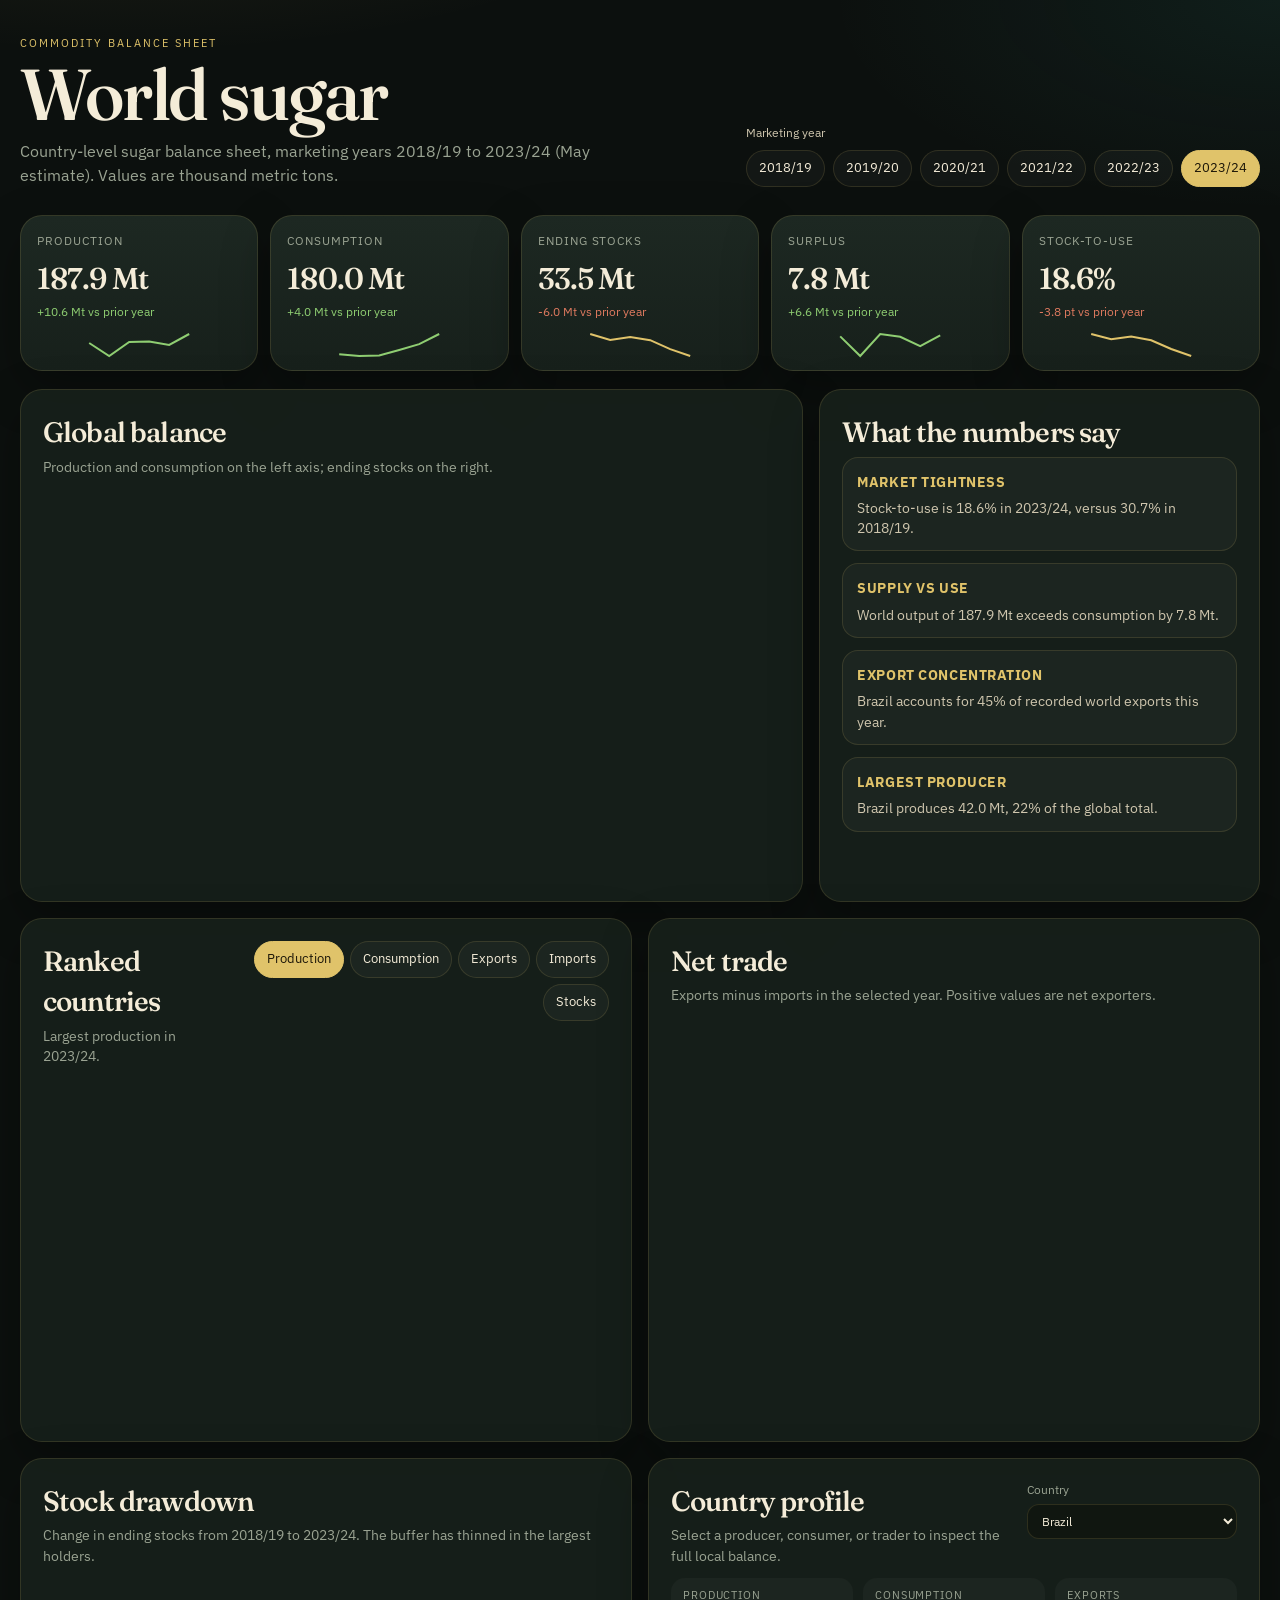
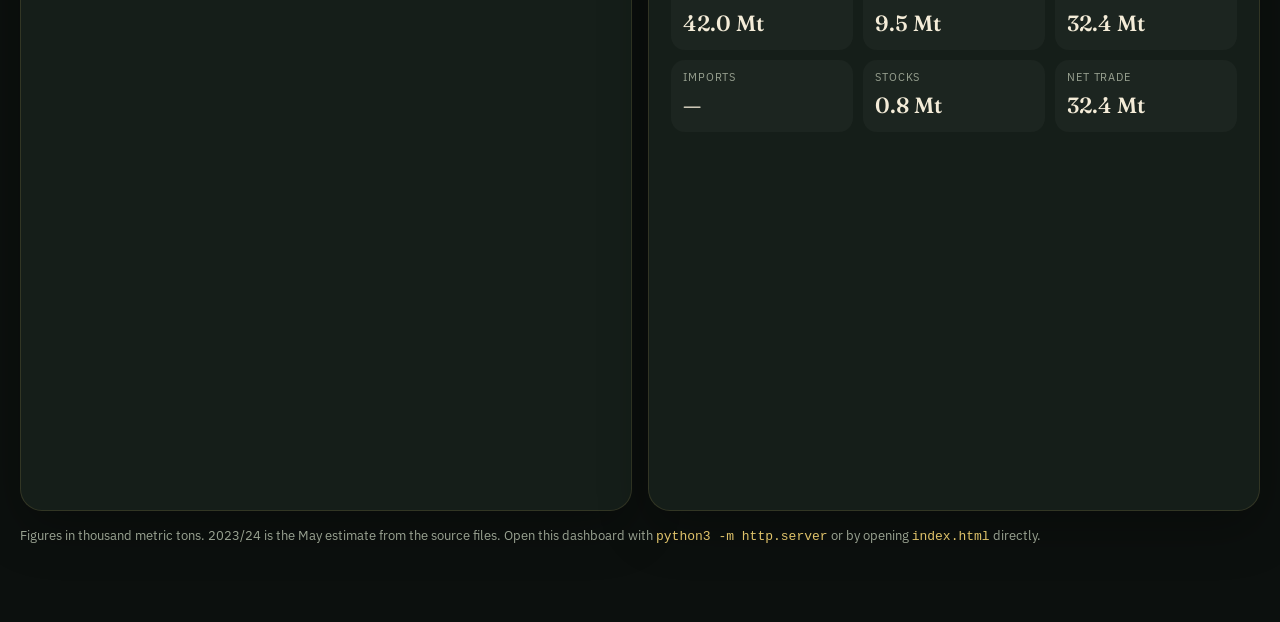
==== index.html @ f84a6960 "Add interactive world sugar market dashboard Turn the country-level production, consumption, trade, " ====
<!DOCTYPE html>
<html lang="en">
  <head>
    <meta charset="utf-8" />
    <meta name="viewport" content="width=device-width, initial-scale=1" />
    <title>World Sugar Balance</title>
    <meta
      name="description"
      content="Interactive visualisation of world sugar production, consumption, trade, and ending stocks, 2018/19 to 2023/24."
    />
    <link rel="preconnect" href="https://fonts.googleapis.com" />
    <link rel="preconnect" href="https://fonts.gstatic.com" crossorigin />
    <link
      href="https://fonts.googleapis.com/css2?family=Fraunces:opsz,wght@9..144,500;9..144,600&family=IBM+Plex+Sans:wght@400;500;600&display=swap"
      rel="stylesheet"
    />
    <link rel="stylesheet" href="assets/styles.css" />
  </head>
  <body>
    <div class="page">
      <header class="hero">
        <p class="eyebrow">Commodity balance sheet</p>
        <div class="hero-row">
          <div>
            <h1>World sugar</h1>
            <p class="lede" id="source-note">
              Production, use, trade, and stocks by country.
            </p>
          </div>
          <div class="hero-aside">
            <p class="aside-label">Marketing year</p>
            <div class="year-pills" id="year-pills" role="tablist" aria-label="Marketing year"></div>
          </div>
        </div>
      </header>

      <section class="kpis" id="kpis" aria-label="World totals"></section>

      <section class="grid-main">
        <article class="card chart-card">
          <div class="card-head">
            <div>
              <h2>Global balance</h2>
              <p>Production and consumption on the left axis; ending stocks on the right.</p>
            </div>
          </div>
          <div class="chart-wrap tall">
            <canvas id="balance-chart" aria-label="World production, consumption, and ending stocks"></canvas>
          </div>
        </article>

        <article class="card insight-card">
          <h2>What the numbers say</h2>
          <div id="insights" class="insights"></div>
        </article>
      </section>

      <section class="grid-split">
        <article class="card">
          <div class="card-head">
            <div>
              <h2>Ranked countries</h2>
              <p id="rank-caption">Largest producers in the selected year.</p>
            </div>
            <div class="metric-tabs" id="metric-tabs" role="tablist" aria-label="Balance metric"></div>
          </div>
          <div class="chart-wrap">
            <canvas id="rank-chart" aria-label="Country ranking for the selected metric"></canvas>
          </div>
        </article>

        <article class="card">
          <div class="card-head">
            <div>
              <h2>Net trade</h2>
              <p>Exports minus imports in the selected year. Positive values are net exporters.</p>
            </div>
          </div>
          <div class="chart-wrap">
            <canvas id="trade-chart" aria-label="Net sugar trade by country"></canvas>
          </div>
        </article>
      </section>

      <section class="grid-split">
        <article class="card">
          <div class="card-head">
            <div>
              <h2>Stock drawdown</h2>
              <p>Change in ending stocks from 2018/19 to 2023/24. The buffer has thinned in the largest holders.</p>
            </div>
          </div>
          <div class="chart-wrap">
            <canvas id="stocks-chart" aria-label="Ending stock changes by country"></canvas>
          </div>
        </article>

        <article class="card">
          <div class="card-head">
            <div>
              <h2>Country profile</h2>
              <p>Select a producer, consumer, or trader to inspect the full local balance.</p>
            </div>
            <label class="country-label">
              <span>Country</span>
              <select id="country-select"></select>
            </label>
          </div>
          <dl class="profile-kpis" id="profile-kpis"></dl>
          <div class="chart-wrap">
            <canvas id="country-chart" aria-label="Selected country sugar balance over time"></canvas>
          </div>
        </article>
      </section>

      <footer class="foot">
        <p>
          Figures in thousand metric tons. 2023/24 is the May estimate from the source files.
          Open this dashboard with <code>python3 -m http.server</code> or by opening
          <code>index.html</code> directly.
        </p>
      </footer>
    </div>

    <script src="assets/chart.umd.min.js"></script>
    <script src="assets/data.js"></script>
    <script src="assets/dashboard.js"></script>
  </body>
</html>
---- assets/styles.css ----
:root {
  --bg: #0c100e;
  --bg-2: #121814;
  --card: #17201b;
  --card-2: #1d2822;
  --line: rgba(224, 195, 106, 0.14);
  --gold: #e0c36a;
  --gold-2: #b89843;
  --cream: #f4ecd8;
  --muted: #9aa392;
  --soft: #cfc6ae;
  --prod: #8fce72;
  --cons: #7eb8d4;
  --export: #3fc1b0;
  --import: #e07a5f;
  --stocks: #e0c36a;
  --shadow: 0 18px 50px rgba(0, 0, 0, 0.28);
  --radius: 22px;
}

* {
  box-sizing: border-box;
}

html,
body {
  margin: 0;
  min-height: 100%;
  background:
    radial-gradient(1200px 500px at 10% -10%, rgba(224, 195, 106, 0.12), transparent 55%),
    radial-gradient(900px 420px at 100% 0%, rgba(63, 193, 176, 0.08), transparent 50%),
    var(--bg);
  color: var(--cream);
  font-family: "IBM Plex Sans", "Segoe UI", sans-serif;
}

body {
  line-height: 1.45;
}

.page {
  width: min(1240px, calc(100% - 32px));
  margin: 0 auto;
  padding: 36px 0 64px;
}

.hero {
  margin-bottom: 28px;
}

.eyebrow {
  margin: 0 0 8px;
  letter-spacing: 0.18em;
  text-transform: uppercase;
  font-size: 11px;
  color: var(--gold);
}

h1,
h2,
.kpi-value,
.profile-kpis dd {
  font-family: "Fraunces", Georgia, serif;
  font-weight: 550;
}

h1 {
  margin: 0;
  font-size: clamp(42px, 7vw, 72px);
  letter-spacing: -0.03em;
  line-height: 0.95;
}

h2 {
  margin: 0 0 4px;
  font-size: 28px;
  letter-spacing: -0.03em;
}

.lede,
.card p,
.foot {
  color: var(--muted);
}

.lede {
  max-width: 58ch;
  margin: 12px 0 0;
  font-size: 16px;
}

.hero-row {
  display: flex;
  justify-content: space-between;
  gap: 28px;
  align-items: end;
}

.aside-label {
  margin: 0 0 8px;
  font-size: 12px;
  color: var(--soft);
}

.year-pills {
  display: flex;
  flex-wrap: wrap;
  gap: 8px;
}

.year-pills button,
.metric-tabs button {
  appearance: none;
  border: 1px solid var(--line);
  background: rgba(255, 255, 255, 0.03);
  color: var(--cream);
  border-radius: 999px;
  padding: 8px 12px;
  font: inherit;
  font-size: 13px;
  cursor: pointer;
}

.year-pills button[aria-selected="true"],
.metric-tabs button[aria-selected="true"] {
  background: var(--gold);
  color: #1c1608;
  border-color: var(--gold);
}

.kpis {
  display: grid;
  grid-template-columns: repeat(5, minmax(0, 1fr));
  gap: 12px;
  margin-bottom: 18px;
}

.kpi {
  background: linear-gradient(180deg, var(--card-2), var(--card));
  border: 1px solid var(--line);
  border-radius: var(--radius);
  padding: 16px 16px 12px;
  box-shadow: var(--shadow);
  min-width: 0;
}

.kpi-label {
  margin: 0;
  font-size: 12px;
  letter-spacing: 0.08em;
  text-transform: uppercase;
  color: var(--muted);
}

.kpi-value {
  margin: 8px 0 2px;
  font-size: 30px;
  letter-spacing: -0.03em;
}

.kpi-delta {
  margin: 0;
  font-size: 12px;
}

.kpi-delta.up {
  color: var(--prod);
}

.kpi-delta.down {
  color: var(--import);
}

.spark {
  display: block;
  width: 100%;
  height: 28px;
  margin-top: 10px;
}

.grid-main,
.grid-split {
  display: grid;
  gap: 16px;
  margin-bottom: 16px;
}

.grid-main {
  grid-template-columns: minmax(0, 1.6fr) minmax(280px, 0.9fr);
}

.grid-split {
  grid-template-columns: 1fr 1fr;
}

.card {
  background: rgba(23, 32, 27, 0.92);
  border: 1px solid var(--line);
  border-radius: var(--radius);
  padding: 22px;
  box-shadow: var(--shadow);
  min-width: 0;
}

.card-head {
  display: flex;
  justify-content: space-between;
  gap: 16px;
  align-items: start;
  margin-bottom: 12px;
}

.card p {
  margin: 0;
  font-size: 14px;
}

.chart-wrap {
  position: relative;
  height: 340px;
}

.chart-wrap.tall {
  height: 390px;
}

.insights {
  display: grid;
  gap: 12px;
}

.insight {
  padding: 14px 14px 12px;
  border-radius: 16px;
  background: rgba(255, 255, 255, 0.03);
  border: 1px solid var(--line);
}

.insight h3 {
  margin: 0 0 6px;
  font-size: 14px;
  letter-spacing: 0.04em;
  text-transform: uppercase;
  color: var(--gold);
}

.insight p {
  margin: 0;
  color: var(--soft);
}

.metric-tabs {
  display: flex;
  flex-wrap: wrap;
  gap: 6px;
  justify-content: flex-end;
}

.country-label {
  display: grid;
  gap: 6px;
  font-size: 12px;
  color: var(--muted);
}

.country-label select {
  min-width: 210px;
  border-radius: 12px;
  border: 1px solid var(--line);
  background: #101610;
  color: var(--cream);
  padding: 8px 10px;
  font: inherit;
}

.profile-kpis {
  display: grid;
  grid-template-columns: repeat(3, minmax(0, 1fr));
  gap: 10px;
  margin: 0 0 16px;
}

.profile-kpis div {
  background: rgba(255, 255, 255, 0.03);
  border-radius: 14px;
  padding: 10px 12px;
}

.profile-kpis dt {
  margin: 0;
  font-size: 11px;
  letter-spacing: 0.08em;
  text-transform: uppercase;
  color: var(--muted);
}

.profile-kpis dd {
  margin: 4px 0 0;
  font-size: 22px;
}

.foot {
  margin-top: 10px;
  font-size: 13px;
}

code {
  color: var(--gold);
}

@media (max-width: 1100px) {
  .kpis,
  .grid-main,
  .grid-split,
  .profile-kpis {
    grid-template-columns: 1fr 1fr;
  }
}

@media (max-width: 760px) {
  .hero-row,
  .card-head {
    flex-direction: column;
  }

  .kpis,
  .grid-main,
  .grid-split,
  .profile-kpis {
    grid-template-columns: 1fr;
  }

  .chart-wrap,
  .chart-wrap.tall {
    height: 280px;
  }
}
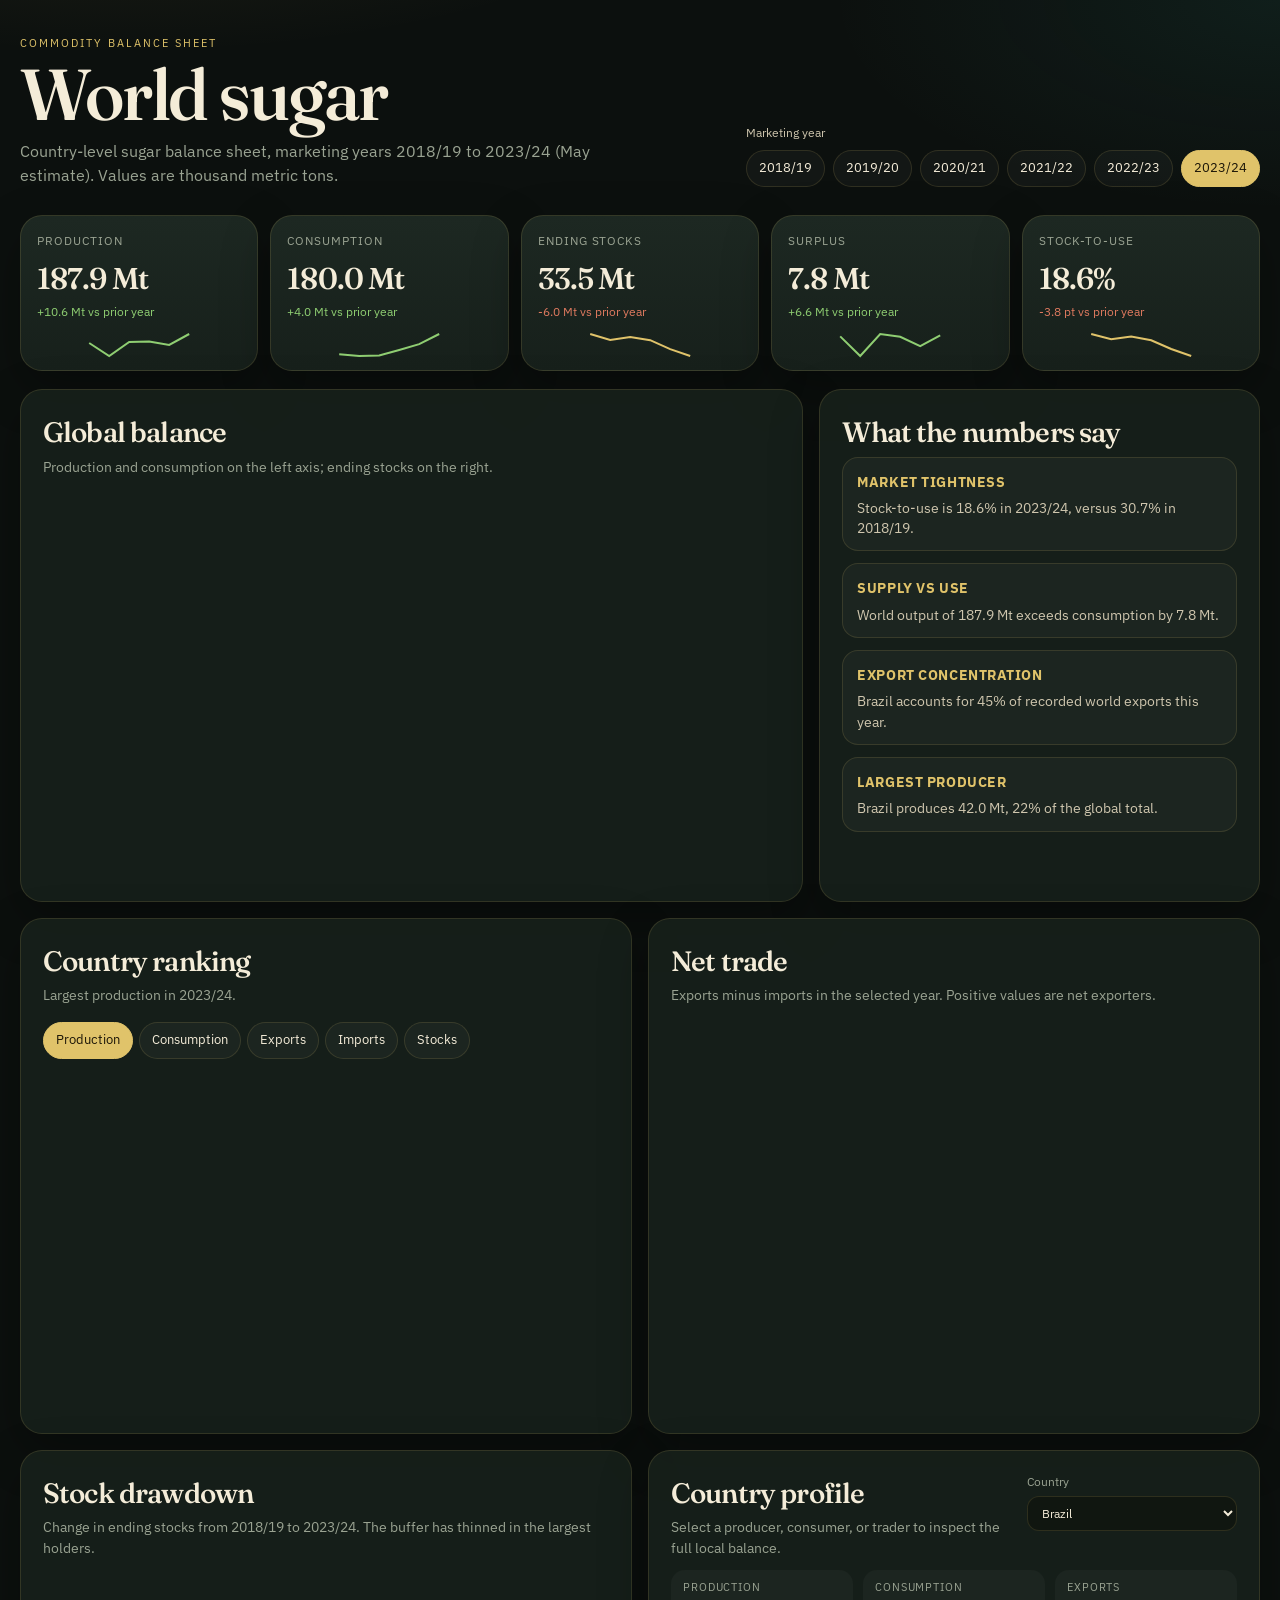
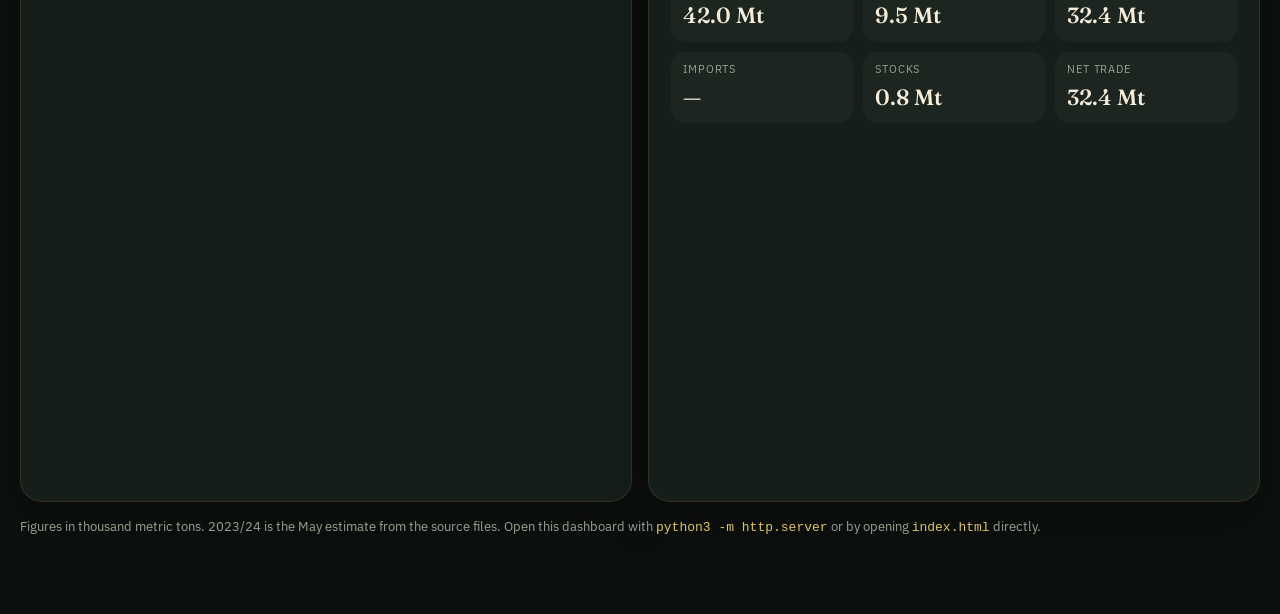
==== commit 597b35d8: "Polish dashboard ranking layout and first-year insight copy Keep metric tabs on their own row so the" ====
--- a/index.html
+++ b/index.html
@@ -14,6 +14,7 @@
       href="https://fonts.googleapis.com/css2?family=Fraunces:opsz,wght@9..144,500;9..144,600&family=IBM+Plex+Sans:wght@400;500;600&display=swap"
       rel="stylesheet"
     />
+    <link rel="icon" href="assets/favicon.svg" type="image/svg+xml" />
     <link rel="stylesheet" href="assets/styles.css" />
   </head>
   <body>
@@ -57,9 +58,9 @@
 
       <section class="grid-split">
         <article class="card">
-          <div class="card-head">
+          <div class="card-head stack">
             <div>
-              <h2>Ranked countries</h2>
+              <h2>Country ranking</h2>
               <p id="rank-caption">Largest producers in the selected year.</p>
             </div>
             <div class="metric-tabs" id="metric-tabs" role="tablist" aria-label="Balance metric"></div>
--- a/assets/styles.css
+++ b/assets/styles.css
@@ -210,6 +210,10 @@
   margin-bottom: 12px;
 }
 
+.card-head.stack {
+  flex-direction: column;
+}
+
 .card p {
   margin: 0;
   font-size: 14px;
@@ -253,7 +257,7 @@
   display: flex;
   flex-wrap: wrap;
   gap: 6px;
-  justify-content: flex-end;
+  justify-content: flex-start;
 }
 
 .country-label {
